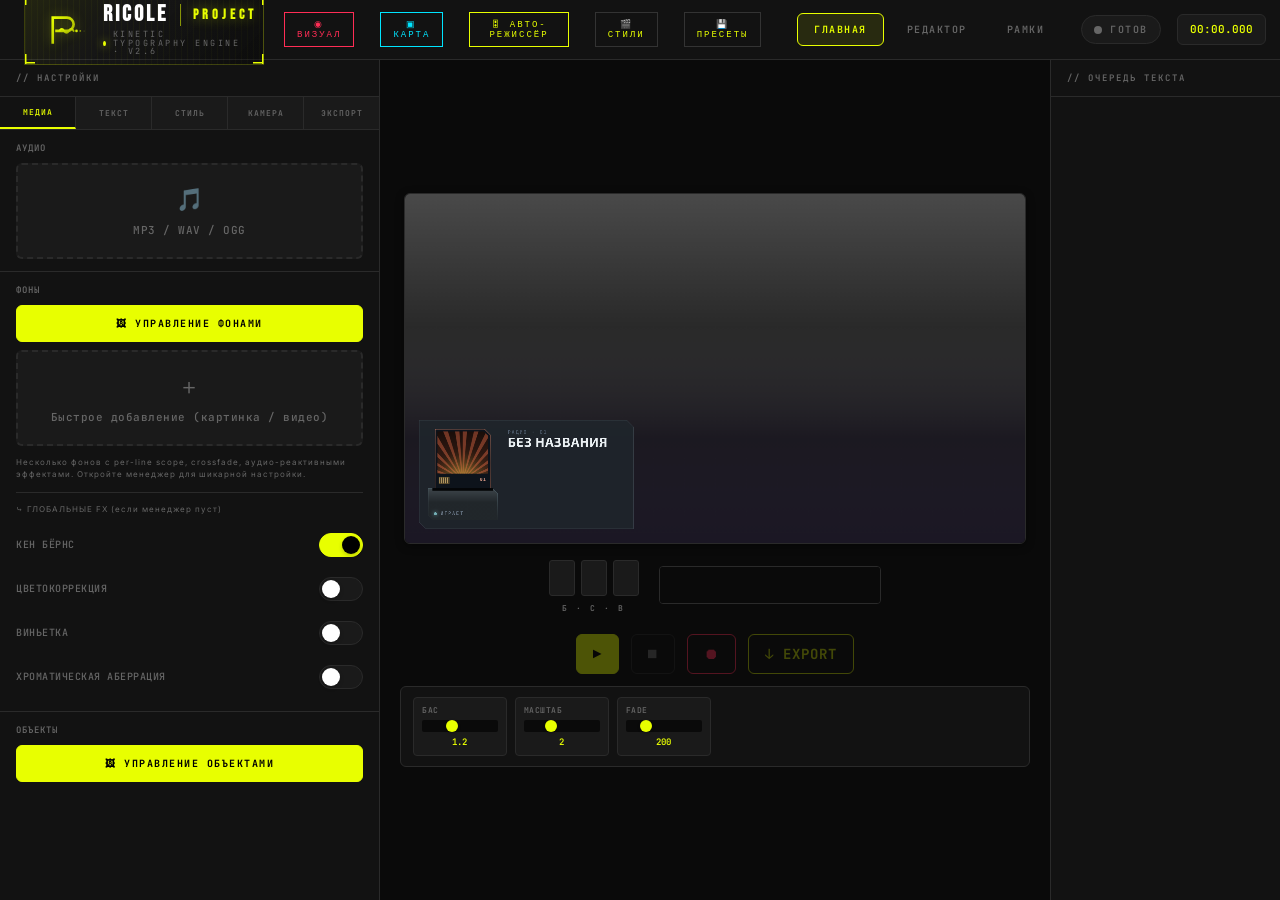
==== index.html @ 1b52e920 "Visualizer and radio card insert for music-only videos - Visualizer.js: modulator presets (calm/driv" ====
<!DOCTYPE html>
<html lang="ru">
<head>
<meta charset="UTF-8" />
<meta name="viewport" content="width=device-width, initial-scale=1.0, maximum-scale=1.0, user-scalable=no" />
<meta name="apple-mobile-web-app-capable" content="yes" />
<title>Ricole Project — Кинетическая типографика</title>
<link rel="stylesheet" href="css/main.css?v=20261113b" />
</head>
<body>

<header>
  <a href="index.html" class="brand" aria-label="Ricole Project">
    <span class="brand-mark">
      <svg viewBox="0 0 44 40" aria-hidden="true">
        <defs>
          <linearGradient id="brandG" x1="0" y1="0" x2="1" y2="1">
            <stop offset="0%"  stop-color="#e8ff00"/>
            <stop offset="100%" stop-color="#9aa800"/>
          </linearGradient>
        </defs>
        <path d="M 7 33 V 7 H 22 a 7 7 0 0 1 0 14 H 11"
              stroke="url(#brandG)" stroke-width="2.8"
              fill="none" stroke-linecap="square" stroke-linejoin="miter"/>
        <path d="M 14 21 q 2.5 -4 5 0 t 5 0 t 5 0"
              stroke="url(#brandG)" stroke-width="2"
              fill="none" stroke-linecap="round"/>
        <circle cx="32" cy="21" r="1.4" fill="#e8ff00" opacity="0.9"/>
        <circle cx="36" cy="21" r="0.95" fill="#e8ff00" opacity="0.55"/>
        <circle cx="40" cy="21" r="0.6" fill="#e8ff00" opacity="0.30"/>
      </svg>
    </span>
    <span class="brand-text">
      <span class="brand-name">Ricole<span class="brand-name-sub">Project</span></span>
      <span class="brand-tag">KINETIC TYPOGRAPHY ENGINE · v2.6</span>
    </span>
  </a>
  <nav>
    <a href="index.html" class="active">Главная</a>
    <a href="timing-editor.html">Редактор</a>
    <a href="frames.html">Рамки</a>
  </nav>
  <div class="header-right">
    <div class="status-pill">
      <span class="status-dot" id="statusDot"></span>
      <span id="statusText">ГОТОВ</span>
    </div>
    <span id="timeDisplay" style="font-family:var(--mono);font-size:11px;color:var(--accent);min-width:80px;text-align:right;">00:00.000</span>
  </div>
</header>

<div class="workspace">

  <!-- ══ ЛЕВАЯ ПАНЕЛЬ ══ -->
  <div class="panel">
    <div class="panel-label">// НАСТРОЙКИ</div>
    <div class="section-nav">
      <button class="nav-btn active" data-section="media">МЕДИА</button>
      <button class="nav-btn" data-section="text">ТЕКСТ</button>
      <button class="nav-btn" data-section="style">СТИЛЬ</button>
      <button class="nav-btn" data-section="camera">КАМЕРА</button>
      <button class="nav-btn" data-section="export">ЭКСПОРТ</button>
    </div>
    <div class="panel-scroll">

      <!-- МЕДИА -->
      <div class="section-group" data-group="media">
        
        <div class="section">
          <label>Аудио</label>
          <div class="file-drop" id="audioDrop">
            <span class="drop-icon">🎵</span>
            <span class="drop-name">MP3 / WAV / OGG</span>
            <input type="file" id="audioFile" accept=".mp3,.wav,.ogg,.aac" />
          </div>
        </div>

        <div class="section">
          <label>Фоны <span id="bgCountBadge" style="color:var(--accent);font-size:8px;"></span><span id="bgTypeBadge" style="color:var(--accent);font-size:8px;margin-left:6px;"></span></label>
          <button class="btn btn-primary btn-full" id="bgManagerBtn" style="margin-bottom:8px;">🖼 УПРАВЛЕНИЕ ФОНАМИ</button>
          <div class="file-drop" id="bgDrop">
            <span class="drop-icon">＋</span>
            <span class="drop-name">Быстрое добавление (картинка / видео)</span>
            <input type="file" id="bgFile" accept="image/*,video/*" multiple />
          </div>
          <div style="margin-top:10px;font-size:8px;color:var(--muted);letter-spacing:1px;line-height:1.5;">
            Несколько фонов с per-line scope, crossfade, аудио-реактивными эффектами.
            Откройте менеджер для шикарной настройки.
          </div>

          <!-- ── Глобальные FX (применяются если менеджер фонов пуст — fallback) ── -->
          <div style="margin-top:12px;padding-top:10px;border-top:1px solid var(--border);">
            <div style="font-size:8px;color:var(--muted);letter-spacing:1px;margin-bottom:8px;">
              ⤷ ГЛОБАЛЬНЫЕ FX (если менеджер пуст)
            </div>
            <div class="toggle-row">
              <span>Кен Бёрнс</span>
              <div class="toggle on" id="fx-kenBurns"></div>
            </div>
            <div class="toggle-row">
              <span>Цветокоррекция</span>
              <div class="toggle off" id="fx-colorGrade"></div>
            </div>
            <div class="toggle-row">
              <span>Виньетка</span>
              <div class="toggle on" id="fx-vignette"></div>
            </div>
            <div class="toggle-row">
              <span>Хроматическая аберрация</span>
              <div class="toggle" id="fx-chromatic"></div>
            </div>
          </div>
        </div>

        <div class="section">
          <label>Объекты</label>
          <button class="btn btn-primary btn-full" id="overlayManagerBtn">🖼 УПРАВЛЕНИЕ ОБЪЕКТАМИ</button>
        </div>
      </div>

      <!-- ТЕКСТ -->
      <div class="section-group" data-group="text">
        
        <div class="section">
          <label>Контент</label>
          <input type="file" id="lrcFile" accept=".lrc,.txt" style="display:none;" />
          <div class="btn-group" style="margin-bottom:8px;">
            <button class="btn btn-ghost" id="lrcLoadBtn">📄 Файл</button>
            <button class="btn btn-ghost" id="lrcClearFileBtn">✕</button>
          </div>
          <!-- Поле остаётся источником правды для всех модулей, но с глаз
               убрано: читать в нём разметку невозможно. Правка идёт через
               полноэкранный редактор (LyricsEditor.js). -->
          <textarea id="lyricsInput" rows="4" placeholder="[00:01.00] Первая строка&#10;[00:03.50] Вторая строка" style="display:none;"></textarea>
          <button class="btn btn-primary btn-full" id="lyricsEditorBtn">📝 РЕДАКТОР ТЕКСТА</button>
          <div class="btn-group" style="margin-top:8px;">
            <button class="btn btn-ghost" id="parseLyricsBtn">Загрузить</button>
            <button class="btn btn-ghost" id="clearLyricsBtn">Очистить</button>
          </div>
          <button class="btn btn-primary btn-full" id="fxEditorBtn" style="margin-top:8px;">✦ FX EDITOR</button>
        </div>
      </div>

      <!-- СТИЛЬ -->
      <div class="section-group" data-group="style">
        
        <div class="section">
          <label>Шрифт</label>
          <select id="fontSelect">
            <option value="'Bebas Neue', cursive">Bebas Neue</option>
            <option value="'Oswald', sans-serif">Oswald</option>
            <option value="'Montserrat', sans-serif">Montserrat</option>
            <option value="'Russo One', sans-serif">Russo One</option>
            <option value="'Exo 2', sans-serif">Exo 2</option>
            <option value="'Raleway', sans-serif">Raleway</option>
            <option value="'Rubik', sans-serif">Rubik</option>
            <option value="'Jura', sans-serif">Jura</option>
            <option value="'Play', sans-serif">Play</option>
            <option value="'Comfortaa', cursive">Comfortaa</option>
            <option value="'Space Mono', monospace">Space Mono</option>
            <option value="'Impact', sans-serif">Impact</option>
          </select>
        </div>

        <div class="section">
          <label>Размер</label>
          <div class="range-row">
            <input type="range" id="fontSize" min="24" max="220" value="96" />
            <span class="range-val" id="fontSizeVal">96</span>
          </div>
        </div>

        <div class="section">
          <label>Отступ от края кадра, %</label>
          <div class="range-row">
            <input type="range" id="safeInset" min="0" max="20" step="1" value="5" />
            <span class="range-val" id="safeInsetVal">5</span>
          </div>
        </div>

        <div class="section">
          <label>Позиция</label>
          <select id="textPosition">
            <optgroup label="Верх">
              <option value="top-left">↖ Верх-лево</option>
              <option value="top">↑ Верх-центр</option>
              <option value="top-right">↗ Верх-право</option>
            </optgroup>
            <optgroup label="Центр">
              <option value="center-left">← Центр-лево</option>
              <option value="center" selected>● Центр</option>
              <option value="center-right">→ Центр-право</option>
            </optgroup>
            <optgroup label="Низ">
              <option value="bottom-left">↙ Низ-лево</option>
              <option value="bottom">↓ Низ-центр</option>
              <option value="bottom-right">↘ Низ-право</option>
            </optgroup>
          </select>
        </div>

        <div class="section">
          <label>Цвет</label>
          <input type="color" id="textColor" value="#ffffff" style="width:100%;height:36px;cursor:pointer;" />
        </div>

        <div class="section">
          <label>Анимация</label>
          <select id="animMode">
            <option value="pulse">Пульс</option>
            <option value="bounce">Прыжок</option>
            <option value="shake">Тряска</option>
            <option value="zoom">Зум</option>
            <option value="spin">Вращение</option>
            <option value="cinematic">Кино</option>
            <optgroup label="─── Кинетика (per-word) ───">
              <option value="flash">⚡ Flash — удар по центру</option>
              <option value="cascade">🪜 Cascade — лесенка</option>
              <option value="snap">🧲 Snap — тетрис-склейка</option>
              <option value="scatter">💥 Scatter — хаос</option>
              <option value="path">〜 Path — волна</option>
              <option value="impact">💥 Impact — вбивание со shockwave</option>
              <option value="parallax">🌌 Parallax — 2.5D глубина</option>
              <option value="shatter">✨ Shatter — сборка из букв</option>
              <option value="cipher">🔐 Cipher — Matrix расшифровка</option>
              <option value="orbit">🪐 Orbit — орбитальная посадка</option>
              <option value="ripple">💧 Ripple — рябь на воде</option>
              <option value="nova">🌟 Nova — крупный план каждого слова</option>
              <option value="montage">🎬 Montage — камера зумит всю сцену</option>
              <option value="drift">🌊 Drift — плавная кинокамера</option>
            </optgroup>
          </select>
        </div>

        <div class="section">
          <label>Глобальная рамка</label>
          <div id="globalBoxList" style="display:flex;flex-wrap:wrap;gap:6px;margin-bottom:4px;">
            <!-- кнопки генерируются в App.js -->
          </div>
          <div style="font-size:8px;color:var(--muted);letter-spacing:1px;margin-top:4px;">
            Применяется ко всем строкам без собственной рамки
          </div>
        </div>

        <div class="section">
          <label>Перевод (>>>)</label>
          <div class="toggle-row" style="margin-bottom:10px;">
            <span>Показывать</span>
            <div class="toggle on" id="translationToggle"></div>
          </div>
          <div class="range-row" style="margin-bottom:8px;">
            <input type="range" id="translationSize" min="15" max="75" value="40" />
            <span class="range-val" id="translationSizeVal">40%</span>
          </div>
          <input type="color" id="translationColor" value="#999999"
            style="width:100%;height:32px;cursor:pointer;border:1px solid var(--border);background:transparent;" />
        </div>
      </div>

      <!-- КАМЕРА -->
      <div class="section-group" data-group="camera">
        
        <div class="section">
          <label>Статичный зум</label>
          <button class="btn btn-ghost btn-full" id="camZoomToggle" style="margin-bottom:8px;">Вкл / Выкл</button>
          <div class="range-row">
            <input type="range" id="camZoomVal" min="1.0" max="3.0" step="0.05" value="1.3" />
            <span class="range-val" id="camZoomValLabel">1.30</span>
          </div>
        </div>

        <div class="section">
          <label>Музыкальный зум</label>
          <div class="btn-group" style="margin-bottom:8px;">
            <button class="btn btn-ghost" id="camMusicZoomToggle">Вкл / Выкл</button>
            <button class="btn btn-ghost" id="camMusicZoomDir">→ вовнутрь</button>
          </div>
          <div class="range-row">
            <input type="range" id="camMusicZoomAmt" min="0.05" max="1.5" step="0.05" value="0.4" />
            <span class="range-val" id="camMusicZoomAmtLabel">0.40</span>
          </div>
        </div>

        <div class="section">
          <label>Прокрутка X</label>
          <div class="btn-group" style="margin-bottom:8px;">
            <button class="btn btn-ghost" id="camScrollLeft">← Влево</button>
            <button class="btn btn-ghost" id="camScrollRight">→ Вправо</button>
          </div>
          <div class="range-row">
            <input type="range" id="camScrollXSpeed" min="0.005" max="0.5" step="0.005" value="0.05" />
            <span class="range-val" id="camScrollXSpeedLabel">0.05</span>
          </div>
        </div>

        <div class="section">
          <label>Прокрутка Y</label>
          <div class="btn-group" style="margin-bottom:8px;">
            <button class="btn btn-ghost" id="camScrollUp">↑ Вверх</button>
            <button class="btn btn-ghost" id="camScrollDown">↓ Вниз</button>
          </div>
          <div class="range-row">
            <input type="range" id="camScrollYSpeed" min="0.005" max="0.5" step="0.005" value="0.05" />
            <span class="range-val" id="camScrollYSpeedLabel">0.05</span>
          </div>
        </div>

        <div class="section">
          <label>Управление</label>
          <div class="btn-group">
            <button class="btn btn-ghost" id="camStopAll">⏹ Стоп</button>
            <button class="btn btn-ghost" id="camResetPos">↺ Сброс</button>
          </div>
        </div>
      </div>

      <!-- ЭКСПОРТ -->
      <div class="section-group" data-group="export">
        
        <div class="section">
          <label>Разрешение</label>
          <select id="resolution">
            <option value="1920x1080">1920 × 1080</option>
            <option value="1280x720">1280 × 720</option>
            <option value="1080x1080">1080 × 1080</option>
            <option value="1080x1920">1080 × 1920</option>
            <option value="3840x2160">3840 × 2160 (4K)</option>
          </select>
        </div>
      </div>

    </div>
  </div>

  <!-- ══ ЦЕНТР: ХОЛСТ ══ -->
  <div class="canvas-area">
    <div class="canvas-wrap">
      <canvas id="mainCanvas" width="1280" height="720"></canvas>
    </div>

    <!-- VU + Спектр + Управление -->
    <div class="controls-row">
      <div class="vu-group">
        <div class="vu-bars">
          <div class="vu-bar" data-band="bass" style="height:36px"><div class="vu-fill" id="vuBass"></div></div>
          <div class="vu-bar" data-band="mid"  style="height:36px"><div class="vu-fill" id="vuMid" ></div></div>
          <div class="vu-bar" data-band="high" style="height:36px"><div class="vu-fill" id="vuHigh"></div></div>
        </div>
        <span class="vu-label">Б · С · В</span>
      </div>
      
      <canvas id="spectrumCanvas" width="220" height="36"></canvas>
      
      <div class="transport">
        <button class="btn btn-primary" id="playBtn"   disabled>▶</button>
        <button class="btn btn-ghost"   id="stopBtn"   disabled>■</button>
        <button class="btn btn-danger"  id="recBtn"    disabled>⏺</button>
        <button class="btn btn-export"  id="exportBtn" disabled title="Offline render — без лагов">
          ↓ EXPORT
        </button>
      </div>
    </div>

    <!-- ПАРАМЕТРЫ - компактно в 2 ряда -->
    <div class="params-compact">
      <div class="param-compact">
        <span class="param-label">БАС</span>
        <input type="range" id="bassSens" min="0.1" max="3" step="0.1" value="1.2" />
        <span class="param-val" id="bassSensVal">1.2</span>
      </div>
      
      <div class="param-compact">
        <span class="param-label">МАСШТАБ</span>
        <input type="range" id="maxScale" min="1.05" max="4" step="0.05" value="2" />
        <span class="param-val" id="maxScaleVal">2</span>
      </div>
      
      
      <div class="param-compact">
        <span class="param-label">FADE</span>
        <input type="range" id="fadeDur" min="30" max="800" step="10" value="200" />
        <span class="param-val" id="fadeDurVal">200</span>
      </div>
    </div>
  </div>

  <!-- ══ ПРАВАЯ ПАНЕЛЬ: ОЧЕРЕДЬ ТЕКСТА ══ -->
  <div class="panel right">
    <div class="panel-label">// ОЧЕРЕДЬ ТЕКСТА</div>
    <div class="panel-scroll" style="flex:1;">
      <ul class="lyric-list" id="lyricList"></ul>
    </div>
  </div>

</div>

<script src="AudioStorage.js?v=20261113a"></script>
<script src="LRCParser.js?v=20260914e"></script>
<script src="AudioAnalysis.js?v=20261113c"></script>
<script src="AudioEngine.js?v=20261113b"></script>
<script src="CardDeck.js?v=20261113c"></script>
<script src="Visualizer.js?v=20261113c"></script>
<script src="physics-and-anim.js?v=20260914e"></script>
<script src="BackgroundEngine.js?v=20260914e"></script>
<script src="BackgroundManagerStorage.js?v=20260914e"></script>
<script src="BackgroundManager.js?v=20260914e"></script>
<script src="renderers.js?v=20260914e"></script>
<script src="BoxStyles.js?v=20260914e"></script>
<script src="FxEditor.js?v=20260914e"></script>
<script src="webm-muxer.js?v=20260914e"></script>
<script src="ExportEngine.js?v=20261113c"></script>
<script src="PresetManager.js?v=20260914e"></script>
<script src="FactoryPresets.js?v=20260914e"></script>
<script src="AutoDirector.js?v=20261113c"></script>
<script src="LyricsEditor.js?v=20260914e"></script>
<script src="App.js?v=20261113c"></script>
<script>
  /* Версия берётся из ?v= самого тега, а не пишется руками: захардкоженная
     строка врала при каждом бампе и заставляла искать кэш там, где его нет. */
  console.log("[Ricole] сборка " +
    ((document.querySelector('script[src*="App.js"]') || {}).src || '').split('?v=')[1] +
    " · протокол " + location.protocol +
    (location.protocol === 'file:'
      ? " — канвас «протухает», маска силуэта может не работать; открой по http://"
      : ""));
</script>

<script>
document.addEventListener('DOMContentLoaded', () => {
  App.init();

  // Готовые стили + авто-режиссёр (кнопки в шапке)
  if (typeof FactoryPresets !== 'undefined') FactoryPresets.buildUI();
  if (typeof AutoDirector  !== 'undefined') AutoDirector.buildUI();
  if (typeof CardDeck      !== 'undefined') CardDeck.buildUI();
  if (typeof Visualizer    !== 'undefined') Visualizer.buildUI();

  // Section navigation
  const navBtns = document.querySelectorAll('.nav-btn');
  const sectionGroups = document.querySelectorAll('.section-group');
  
  navBtns.forEach(btn => {
    btn.addEventListener('click', () => {
      const targetSection = btn.dataset.section;
      
      // Update active button
      navBtns.forEach(b => b.classList.remove('active'));
      btn.classList.add('active');
      
      // Show only target section
      sectionGroups.forEach(group => {
        if (group.dataset.group === targetSection) {
          group.style.display = 'block';
        } else {
          group.style.display = 'none';
        }
      });
    });
  });
  
  // Initialize - show only first section
  sectionGroups.forEach((group, idx) => {
    group.style.display = idx === 0 ? 'block' : 'none';
  });
  
  // Camera controls
  const camZoomToggle = document.getElementById('camZoomToggle');
  const camZoomSlider = document.getElementById('camZoomVal');
  const camZoomLabel = document.getElementById('camZoomValLabel');
  
  camZoomToggle.addEventListener('click', () => {
    const newVal = !BackgroundEngine.camState.zoom.enabled;
    BackgroundEngine.setCamParam('zoom', 'enabled', newVal);
    camZoomToggle.classList.toggle('active', newVal);
  });
  
  camZoomSlider.addEventListener('input', () => {
    const v = parseFloat(camZoomSlider.value);
    camZoomLabel.textContent = v.toFixed(2);
    BackgroundEngine.setCamParam('zoom', 'value', v);
  });
  
  const camMZToggle = document.getElementById('camMusicZoomToggle');
  const camMZDir = document.getElementById('camMusicZoomDir');
  const camMZAmt = document.getElementById('camMusicZoomAmt');
  const camMZAmtLabel = document.getElementById('camMusicZoomAmtLabel');
  
  camMZToggle.addEventListener('click', () => {
    const newVal = !BackgroundEngine.camState.musicZoom.enabled;
    BackgroundEngine.setCamParam('musicZoom', 'enabled', newVal);
    camMZToggle.classList.toggle('active', newVal);
  });
  
  camMZDir.addEventListener('click', () => {
    const invert = !BackgroundEngine.camState.musicZoom.invert;
    BackgroundEngine.setCamParam('musicZoom', 'invert', invert);
    camMZDir.textContent = invert ? '← наружу' : '→ вовнутрь';
  });
  
  camMZAmt.addEventListener('input', () => {
    const v = parseFloat(camMZAmt.value);
    camMZAmtLabel.textContent = v.toFixed(2);
    BackgroundEngine.setCamParam('musicZoom', 'amount', v);
  });
  
  const camScrollLeft = document.getElementById('camScrollLeft');
  const camScrollRight = document.getElementById('camScrollRight');
  const camScrollXSpd = document.getElementById('camScrollXSpeed');
  const camScrollXLbl = document.getElementById('camScrollXSpeedLabel');
  
  function setScrollX(dir) {
    const alreadyActive = BackgroundEngine.camState.scrollX.enabled && BackgroundEngine.camState.scrollX.direction === dir;
    if (alreadyActive) {
      BackgroundEngine.setCamParam('scrollX', 'enabled', false);
    } else {
      BackgroundEngine.setCamParam('scrollX', 'enabled', true);
      BackgroundEngine.setCamParam('scrollX', 'direction', dir);
    }
    updateScrollXBtns();
  }
  
  camScrollLeft.addEventListener('click', () => setScrollX(-1));
  camScrollRight.addEventListener('click', () => setScrollX(1));
  
  function updateScrollXBtns() {
    const s = BackgroundEngine.camState.scrollX;
    camScrollLeft.classList.toggle('active', s.enabled && s.direction === -1);
    camScrollRight.classList.toggle('active', s.enabled && s.direction === 1);
  }
  
  camScrollXSpd.addEventListener('input', () => {
    const v = parseFloat(camScrollXSpd.value);
    camScrollXLbl.textContent = v.toFixed(3);
    BackgroundEngine.setCamParam('scrollX', 'speed', v);
  });
  
  const camScrollUp = document.getElementById('camScrollUp');
  const camScrollDown = document.getElementById('camScrollDown');
  const camScrollYSpd = document.getElementById('camScrollYSpeed');
  const camScrollYLbl = document.getElementById('camScrollYSpeedLabel');
  
  function setScrollY(dir) {
    const alreadyActive = BackgroundEngine.camState.scrollY.enabled && BackgroundEngine.camState.scrollY.direction === dir;
    if (alreadyActive) {
      BackgroundEngine.setCamParam('scrollY', 'enabled', false);
    } else {
      BackgroundEngine.setCamParam('scrollY', 'enabled', true);
      BackgroundEngine.setCamParam('scrollY', 'direction', dir);
    }
    updateScrollYBtns();
  }
  
  camScrollUp.addEventListener('click', () => setScrollY(-1));
  camScrollDown.addEventListener('click', () => setScrollY(1));
  
  function updateScrollYBtns() {
    const s = BackgroundEngine.camState.scrollY;
    camScrollUp.classList.toggle('active', s.enabled && s.direction === -1);
    camScrollDown.classList.toggle('active', s.enabled && s.direction === 1);
  }
  
  camScrollYSpd.addEventListener('input', () => {
    const v = parseFloat(camScrollYSpd.value);
    camScrollYLbl.textContent = v.toFixed(3);
    BackgroundEngine.setCamParam('scrollY', 'speed', v);
  });
  
  document.getElementById('camStopAll').addEventListener('click', () => {
    BackgroundEngine.setCamParam('scrollX', 'enabled', false);
    BackgroundEngine.setCamParam('scrollY', 'enabled', false);
    BackgroundEngine.setCamParam('musicZoom', 'enabled', false);
    camMZToggle.classList.remove('active');
    updateScrollXBtns();
    updateScrollYBtns();
  });
  
  document.getElementById('camResetPos').addEventListener('click', () => {
    BackgroundEngine.resetCamera();
    BackgroundEngine.setCamParam('scrollX', 'enabled', false);
    BackgroundEngine.setCamParam('scrollY', 'enabled', false);
    BackgroundEngine.setCamParam('musicZoom', 'enabled', false);
    camMZToggle.classList.remove('active');
    updateScrollXBtns();
    updateScrollYBtns();
  });
});
</script>
</body>
</html>
---- css/main.css ----
/* ═══════════════════════════════════════════════
   Ricole Project · main.css
   Modern Professional UI - Enhanced & Polished
═══════════════════════════════════════════════ */
@import url('https://fonts.googleapis.com/css2?family=Inter:wght@400;500;600;700&family=Rajdhani:wght@600;700&family=JetBrains+Mono:wght@400;600;700&family=Bebas+Neue&family=Montserrat:wght@700;900&family=Oswald:wght@600;700&family=Russo+One&family=Exo+2:wght@700;900&family=Play:wght@700&family=Comfortaa:wght@700&family=Jura:wght@700&family=Rubik:wght@700;900&family=Raleway:wght@800;900&display=swap&subset=cyrillic');

:root {
  --bg:      #0a0a0a;
  --panel:   #121212;
  --surface: #1a1a1a;
  --border:  #2a2a2a;
  --accent:  #e8ff00;
  --danger:  #ff2d55;
  --info:    #00e5ff;
  --text:    #ffffff;
  --muted:   #666666;
  --mono:    'JetBrains Mono', monospace;
  --display: 'Bebas Neue', cursive;
  --body:    'Inter', -apple-system, sans-serif;
  --radius:  6px;
  --shadow:  0 2px 8px rgba(0,0,0,0.4);
}

*, *::before, *::after { box-sizing: border-box; margin: 0; padding: 0; }

body {
  background: var(--bg);
  color: var(--text);
  font-family: var(--body);
  min-height: 100vh;
  display: grid;
  grid-template-rows: 60px 1fr;
  overflow: hidden;
  font-size: 13px;
  line-height: 1.5;
}

/* ── HEADER ─────────────────────────────────── */
header {
  display: flex;
  align-items: center;
  gap: 20px;
  padding: 0 24px;
  border-bottom: 1px solid var(--border);
  background: var(--panel);
  flex-shrink: 0;
  box-shadow: var(--shadow);
}
header h1 {
  font-family: var(--display);
  font-size: 24px;
  letter-spacing: 5px;
  color: var(--accent);
  line-height: 1;
}

/* ═══════════════════════════════════════════════
   BRAND PLATE — Ricole | Project (kinetic monogram)
═══════════════════════════════════════════════ */
.brand {
  --tick:    10px;
  --tick-w:  1.5px;
  --tick-c:  var(--accent);
  display: flex;
  align-items: center;
  gap: 14px;
  padding: 8px 20px;
  text-decoration: none;
  color: inherit;
  border: 1px solid rgba(232,255,0,0.20);
  border-radius: 0;
  background:
    linear-gradient(var(--tick-c), var(--tick-c)) top    left  / var(--tick)   var(--tick-w) no-repeat,
    linear-gradient(var(--tick-c), var(--tick-c)) top    left  / var(--tick-w) var(--tick)   no-repeat,
    linear-gradient(var(--tick-c), var(--tick-c)) top    right / var(--tick)   var(--tick-w) no-repeat,
    linear-gradient(var(--tick-c), var(--tick-c)) top    right / var(--tick-w) var(--tick)   no-repeat,
    linear-gradient(var(--tick-c), var(--tick-c)) bottom left  / var(--tick)   var(--tick-w) no-repeat,
    linear-gradient(var(--tick-c), var(--tick-c)) bottom left  / var(--tick-w) var(--tick)   no-repeat,
    linear-gradient(var(--tick-c), var(--tick-c)) bottom right / var(--tick)   var(--tick-w) no-repeat,
    linear-gradient(var(--tick-c), var(--tick-c)) bottom right / var(--tick-w) var(--tick)   no-repeat,
    linear-gradient(135deg, rgba(232,255,0,0.08) 0%, rgba(255,255,255,0.015) 40%, rgba(0,0,0,0.30) 100%),
    repeating-linear-gradient(90deg, rgba(232,255,0,0.035) 0 1px, transparent 1px 6px);
  position: relative;
  overflow: hidden;
  transition: border-color .25s ease, transform .15s ease, box-shadow .25s ease;
}
.brand:hover {
  --tick-c: #f6ff5e;
  border-color: rgba(232,255,0,0.55);
  transform: translateY(-1px);
  box-shadow: 0 6px 20px -8px rgba(232,255,0,0.30);
}
.brand-mark {
  width: 44px;
  height: 38px;
  display: grid;
  place-items: center;
  flex-shrink: 0;
  filter: drop-shadow(0 0 6px rgba(232,255,0,0.30));
}
.brand-mark svg { width: 100%; height: 100%; }
.brand-text {
  display: flex;
  flex-direction: column;
  gap: 4px;
  min-width: 0;
}
.brand-name {
  font-family: var(--display);
  font-weight: 900;
  font-size: 23px;
  line-height: 1;
  letter-spacing: 3px;
  color: var(--text);
  text-transform: uppercase;
  display: inline-flex;
  align-items: center;
  white-space: nowrap;
}
.brand-name-sub {
  color: var(--accent);
  font-weight: 700;
  letter-spacing: 4px;
  font-size: 14px;
  text-shadow: 0 0 14px rgba(232,255,0,0.45);
  padding: 4px 0 4px 12px;
  margin-left: 12px;
  border-left: 1px solid rgba(232,255,0,0.55);
}
.brand-tag {
  font-family: var(--mono);
  font-size: 8.5px;
  letter-spacing: 2.5px;
  color: var(--muted);
  text-transform: uppercase;
  line-height: 1;
  display: flex;
  align-items: center;
  gap: 7px;
}
.brand-tag::before {
  content: '';
  width: 5px;
  height: 5px;
  background: var(--accent);
  box-shadow: 0 0 8px rgba(232,255,0,0.85);
  border-radius: 50%;
  animation: pulse 1.5s ease-in-out infinite;
}

header nav { display: flex; gap: 6px; margin-left: 16px; }
header nav a {
  font-family: var(--mono);
  font-size: 10px;
  font-weight: 600;
  letter-spacing: 1.5px;
  text-transform: uppercase;
  color: var(--muted);
  text-decoration: none;
  padding: 8px 16px;
  border: 1px solid transparent;
  border-radius: var(--radius);
  transition: all .2s ease;
}
header nav a:hover {
  color: var(--text);
  background: var(--surface);
}
header nav a.active { 
  color: var(--accent); 
  border-color: var(--accent);
  background: rgba(232,255,0,0.1);
}
.header-right { margin-left: auto; display: flex; align-items: center; gap: 16px; }
.status-pill {
  display: flex;
  align-items: center;
  gap: 8px;
  font-family: var(--mono);
  font-size: 10px;
  font-weight: 600;
  letter-spacing: 1.5px;
  text-transform: uppercase;
  color: var(--muted);
  padding: 6px 12px;
  background: var(--surface);
  border-radius: 20px;
  border: 1px solid var(--border);
}
.status-dot {
  width: 8px; height: 8px;
  border-radius: 50%;
  background: var(--muted);
  flex-shrink: 0;
}
.status-dot.play { 
  background: var(--accent); 
  box-shadow: 0 0 12px var(--accent); 
  animation: pulse 1.5s ease-in-out infinite; 
}
.status-dot.rec  { 
  background: var(--danger); 
  box-shadow: 0 0 12px var(--danger); 
  animation: pulse .8s ease-in-out infinite; 
}
@keyframes pulse { 
  0%,100%{opacity:1;transform:scale(1)} 
  50%{opacity:.6;transform:scale(0.9)} 
}

/* ── WORKSPACE GRID ──────────────────────────── */
.workspace {
  display: grid;
  grid-template-columns: 380px 1fr 240px;
  overflow: hidden;
  height: calc(100vh - 60px);
}

/* ── PANELS ──────────────────────────────────── */
.panel {
  background: var(--panel);
  border-right: 1px solid var(--border);
  display: flex;
  flex-direction: column;
  overflow: hidden;
  height: 100%;
}
.panel.right { border-right: none; border-left: 1px solid var(--border); }
.panel-scroll { 
  overflow-y: auto; 
  overflow-x: hidden;
  flex: 1;
  min-height: 0;
  padding: 0;
}
.panel-scroll::-webkit-scrollbar { width: 8px; }
.panel-scroll::-webkit-scrollbar-track { background: var(--bg); }
.panel-scroll::-webkit-scrollbar-thumb { 
  background: var(--border); 
  border-radius: 4px;
  border: 2px solid var(--bg);
}
.panel-scroll::-webkit-scrollbar-thumb:hover { background: #333; }

.panel-label {
  font-family: var(--mono);
  font-size: 9px;
  font-weight: 600;
  letter-spacing: 2px;
  text-transform: uppercase;
  color: var(--muted);
  padding: 12px 16px 10px;
  border-bottom: 1px solid var(--border);
  background: var(--panel);
  flex-shrink: 0;
}

/* Section Navigation */
.section-nav {
  display: flex;
  gap: 0;
  background: var(--surface);
  border-bottom: 1px solid var(--border);
  flex-shrink: 0;
  overflow-x: auto;
}

.nav-btn {
  flex: 1;
  min-width: 0;
  font-family: var(--mono);
  font-size: 8px;
  font-weight: 600;
  letter-spacing: 1px;
  text-transform: uppercase;
  color: var(--muted);
  background: transparent;
  border: none;
  border-right: 1px solid var(--border);
  padding: 10px 4px;
  cursor: pointer;
  transition: all 0.15s ease;
  white-space: nowrap;
}

.nav-btn:last-child {
  border-right: none;
}

.nav-btn:hover {
  background: var(--panel);
  color: var(--text);
}

.nav-btn.active {
  background: var(--panel);
  color: var(--accent);
  border-bottom: 2px solid var(--accent);
}

/* Section Groups */
.section-group {
  background: var(--panel);
}

.section {
  padding: 12px 16px;
  border-bottom: 1px solid var(--border);
  background: var(--panel);
}

.section:last-child {
  border-bottom: none;
}

.section label {
  display: block;
  font-family: var(--mono);
  font-size: 9px;
  font-weight: 600;
  letter-spacing: 1px;
  text-transform: uppercase;
  color: var(--muted);
  margin-bottom: 8px;
}

/* ── FILE DROP ───────────────────────────────── */
.file-drop {
  border: 2px dashed var(--border);
  padding: 18px 12px;
  text-align: center;
  cursor: pointer;
  font-family: var(--mono);
  font-size: 11px;
  font-weight: 500;
  color: var(--muted);
  letter-spacing: 0.5px;
  position: relative;
  transition: all .3s ease;
  border-radius: var(--radius);
  background: var(--surface);
}
.file-drop:hover { 
  border-color: var(--accent); 
  color: var(--accent); 
  background: rgba(232,255,0,0.05);
  transform: translateY(-2px);
}
.file-drop.loaded { 
  border-color: var(--accent); 
  border-style: solid; 
  color: var(--accent);
  background: rgba(232,255,0,0.1);
}
.file-drop input[type=file] { position: absolute; inset: 0; opacity: 0; cursor: pointer; z-index: 2; }
.file-drop .drop-icon { font-size: 22px; display: block; margin-bottom: 6px; }
.file-drop .drop-name { display: block; overflow: hidden; text-overflow: ellipsis; white-space: nowrap; }

/* ── FORM CONTROLS ───────────────────────────── */
select, input[type=text] {
  width: 100%;
  background: var(--surface);
  border: 1px solid var(--border);
  color: var(--text);
  font-family: var(--mono);
  font-size: 11px;
  font-weight: 500;
  padding: 10px 12px;
  outline: none;
  appearance: none;
  border-radius: var(--radius);
  transition: all .2s ease;
}
select:focus, input[type=text]:focus { 
  border-color: var(--accent); 
  box-shadow: 0 0 0 3px rgba(232,255,0,0.1);
}
select:hover, input[type=text]:hover { border-color: #333; }

textarea {
  width: 100%;
  background: var(--surface);
  border: 1px solid var(--border);
  color: var(--text);
  font-family: var(--mono);
  font-size: 11px;
  font-weight: 500;
  padding: 10px 12px;
  resize: vertical;
  min-height: 100px;
  outline: none;
  line-height: 1.6;
  border-radius: var(--radius);
  transition: all .2s ease;
}
textarea:focus { 
  border-color: var(--accent); 
  box-shadow: 0 0 0 3px rgba(232,255,0,0.1);
}
textarea:hover { border-color: #333; }
textarea::placeholder { color: var(--muted); }

input[type=color] {
  width: 100%;
  height: 36px;
  border: 1px solid var(--border);
  background: var(--surface);
  cursor: pointer;
  padding: 3px;
  border-radius: var(--radius);
  transition: border-color .2s;
}
input[type=color]:hover { border-color: var(--accent); }

/* ── RANGE ───────────────────────────────────── */
.range-row { display: flex; align-items: center; gap: 12px; margin-bottom: 8px; }
input[type=range] {
  flex: 1;
  -webkit-appearance: none;
  appearance: none;
  height: 6px;
  background: var(--surface);
  border: none;
  outline: none;
  cursor: pointer;
  padding: 0;
  border-radius: 3px;
}
input[type=range]::-webkit-slider-thumb {
  -webkit-appearance: none;
  appearance: none;
  width: 16px; height: 16px;
  background: var(--accent);
  cursor: pointer;
  border-radius: 50%;
  transition: all .2s ease;
  box-shadow: 0 2px 4px rgba(0,0,0,0.3);
}
input[type=range]::-webkit-slider-thumb:hover {
  transform: scale(1.2);
  box-shadow: 0 0 0 4px rgba(232,255,0,0.2);
}
input[type=range]::-moz-range-thumb {
  width: 16px; height: 16px;
  background: var(--accent);
  cursor: pointer;
  border: none;
  border-radius: 50%;
  transition: all .2s ease;
  box-shadow: 0 2px 4px rgba(0,0,0,0.3);
}
input[type=range]::-moz-range-thumb:hover {
  transform: scale(1.2);
  box-shadow: 0 0 0 4px rgba(232,255,0,0.2);
}
.range-val {
  font-family: var(--mono);
  font-size: 11px;
  font-weight: 600;
  color: var(--accent);
  width: 40px;
  text-align: right;
  flex-shrink: 0;
}

/* ── RANGE PREVIEW ───────────────────────────── */
.range-preview {
  margin-top: 4px;
  padding: 8px 10px;
  background: var(--bg);
  border-radius: 4px;
  border: 1px solid var(--border);
}
.range-track {
  height: 4px;
  background: var(--surface);
  border-radius: 2px;
  position: relative;
  overflow: hidden;
}
.range-fill {
  position: absolute;
  left: 0;
  top: 0;
  bottom: 0;
  background: linear-gradient(90deg, var(--accent), rgba(232,255,0,0.3));
  transition: width 0.3s ease;
}
.range-marker {
  position: absolute;
  top: -2px;
  width: 2px;
  height: 8px;
  background: var(--accent);
  box-shadow: 0 0 4px var(--accent);
  transform: translateX(-50%);
  transition: left 0.3s ease;
}

.param-hint {
  display: block;
  font-size: 9px;
  font-weight: 400;
  color: var(--muted);
  text-transform: none;
  letter-spacing: 0;
  margin-top: 2px;
  font-family: var(--body);
}

/* ── BUTTONS ─────────────────────────────────── */
.btn {
  font-family: var(--mono);
  font-size: 10px;
  font-weight: 700;
  letter-spacing: 1.5px;
  text-transform: uppercase;
  padding: 11px 18px;
  cursor: pointer;
  border: 1px solid;
  transition: all .2s ease;
  display: inline-flex;
  align-items: center;
  justify-content: center;
  gap: 8px;
  white-space: nowrap;
  border-radius: var(--radius);
}
.btn:disabled { opacity: .3; cursor: not-allowed; pointer-events: none; }
.btn-primary { 
  background: var(--accent); 
  color: #000; 
  border-color: var(--accent); 
}
.btn-primary:hover { 
  background: #f4ff4d;
  transform: translateY(-2px);
  box-shadow: 0 4px 12px rgba(232,255,0,0.3);
}
.btn-primary:active { transform: translateY(0); }
.btn-danger  { 
  background: transparent; 
  color: var(--danger); 
  border-color: var(--danger); 
}
.btn-danger:hover  { 
  background: var(--danger); 
  color: #fff;
  transform: translateY(-2px);
  box-shadow: 0 4px 12px rgba(255,45,85,0.3);
}
.btn-danger:active { transform: translateY(0); }
.btn-export {
  background: transparent;
  color: var(--accent);
  border-color: var(--accent);
  font-weight: 700;
  letter-spacing: 1px;
}
.btn-export:hover {
  background: var(--accent);
  color: #000;
  transform: translateY(-2px);
  box-shadow: 0 4px 14px rgba(232,255,0,0.25);
}
.btn-export:active { transform: translateY(0); }
.btn-export:disabled { opacity: .25; cursor: not-allowed; pointer-events: none; }
.btn-ghost   { 
  background: transparent; 
  color: var(--muted); 
  border-color: var(--border); 
}
.btn-ghost:hover   { 
  color: var(--text); 
  border-color: #333;
  background: var(--surface);
}
.btn-full { width: 100%; }

.btn-group { display: flex; gap: 6px; }
.btn-group .btn { flex: 1; }

/* ── CENTER CANVAS AREA ──────────────────────── */
.canvas-area {
  display: flex;
  flex-direction: column;
  align-items: center;
  justify-content: center;
  background: var(--bg);
  gap: 12px;
  padding: 20px;
  position: relative;
  overflow: hidden;
}

.canvas-wrap {
  position: relative;
  border: 1px solid var(--border);
  flex-shrink: 0;
  border-radius: var(--radius);
  overflow: hidden;
  box-shadow: var(--shadow);
}
canvas#mainCanvas { display: block; }

/* ── CONTROLS ROW ────────────────────────────── */
.controls-row {
  display: flex;
  align-items: center;
  gap: 20px;
  flex-wrap: wrap;
  justify-content: center;
}

/* ── TRANSPORT BAR ───────────────────────────── */
.transport {
  display: flex;
  align-items: center;
  gap: 8px;
}
.transport .btn {
  padding: 10px 16px;
  font-size: 14px;
}
#timeDisplay {
  font-family: var(--mono);
  font-size: 12px;
  font-weight: 600;
  color: var(--accent);
  min-width: 90px;
  text-align: center;
  padding: 6px 12px;
  background: var(--surface);
  border-radius: var(--radius);
  border: 1px solid var(--border);
}

/* ── COMPACT PARAMS ──────────────────────────── */
.params-compact {
  display: grid;
  grid-template-columns: repeat(6, 1fr);
  gap: 8px;
  width: 100%;
  max-width: 1200px;
  padding: 10px 12px;
  background: var(--panel);
  border: 1px solid var(--border);
  border-radius: var(--radius);
}

.param-compact {
  display: flex;
  flex-direction: column;
  gap: 4px;
  padding: 6px 8px;
  background: var(--surface);
  border-radius: 4px;
  border: 1px solid var(--border);
}

.param-label {
  font-family: var(--mono);
  font-size: 8px;
  font-weight: 600;
  letter-spacing: 0.5px;
  color: var(--muted);
  text-transform: uppercase;
  white-space: nowrap;
  overflow: hidden;
  text-overflow: ellipsis;
}

.param-compact input[type=range] {
  width: 100%;
  height: 4px;
  background: var(--bg);
  border-radius: 2px;
}

.param-compact input[type=range]::-webkit-slider-thumb {
  width: 12px;
  height: 12px;
  background: var(--accent);
  border-radius: 50%;
  cursor: pointer;
  transition: all .2s ease;
  box-shadow: 0 1px 3px rgba(0,0,0,0.3);
}

.param-compact input[type=range]::-webkit-slider-thumb:hover {
  transform: scale(1.15);
}

.param-compact input[type=range]::-moz-range-thumb {
  width: 12px;
  height: 12px;
  background: var(--accent);
  border-radius: 50%;
  cursor: pointer;
  border: none;
  transition: all .2s ease;
  box-shadow: 0 1px 3px rgba(0,0,0,0.3);
}

.param-compact input[type=range]::-moz-range-thumb:hover {
  transform: scale(1.15);
}

.param-val {
  font-family: var(--mono);
  font-size: 9px;
  font-weight: 600;
  color: var(--accent);
  text-align: center;
}

/* ── TRANSPORT BAR ───────────────────────────── */
.transport {
  display: flex;
  align-items: center;
  gap: 12px;
  flex-wrap: wrap;
  justify-content: center;
}
#timeDisplay {
  font-family: var(--mono);
  font-size: 12px;
  font-weight: 600;
  color: var(--accent);
  min-width: 90px;
  text-align: center;
  padding: 6px 12px;
  background: var(--surface);
  border-radius: var(--radius);
  border: 1px solid var(--border);
}

/* ── VU + SPECTRUM ───────────────────────────── */
.vu-group { display: flex; flex-direction: column; align-items: center; gap: 6px; }
.vu-bars { display: flex; gap: 6px; align-items: flex-end; height: 40px; }
.vu-bar {
  width: 26px;
  background: var(--surface);
  border: 1px solid var(--border);
  position: relative;
  overflow: hidden;
  border-radius: 3px;
}
.vu-fill { position: absolute; bottom: 0; left: 0; right: 0; transition: height .05s ease; }
[data-band="bass"] .vu-fill { background: linear-gradient(to top, var(--danger), #ff6666); }
[data-band="mid"]  .vu-fill { background: linear-gradient(to top, var(--accent), #f4ff4d); }
[data-band="high"] .vu-fill { background: linear-gradient(to top, var(--info), #4dffff); }
.vu-label {
  font-family: var(--mono);
  font-size: 8px;
  font-weight: 600;
  letter-spacing: 2px;
  color: var(--muted);
  text-transform: uppercase;
}
canvas#spectrumCanvas { 
  border: 1px solid var(--border); 
  display: block;
  border-radius: 4px;
}

/* ── LYRIC LIST ──────────────────────────────── */
.lyric-list { 
  list-style: none;
  overflow-y: auto;
  overflow-x: hidden;
}
.lyric-list::-webkit-scrollbar { width: 8px; }
.lyric-list::-webkit-scrollbar-track { background: var(--bg); }
.lyric-list::-webkit-scrollbar-thumb { 
  background: var(--border); 
  border-radius: 4px;
  border: 2px solid var(--bg);
}
.lyric-list::-webkit-scrollbar-thumb:hover { background: #333; }
.lyric-list li {
  font-family: var(--mono);
  font-size: 10px;
  font-weight: 500;
  padding: 10px 16px;
  border-bottom: 1px solid var(--border);
  color: var(--muted);
  display: grid;
  grid-template-columns: 55px 1fr;
  gap: 12px;
  transition: all .2s ease;
  cursor: default;
}
.lyric-list li:hover {
  background: var(--surface);
}
.lyric-list li.active {
  color: var(--accent);
  background: rgba(232,255,0,0.1);
  border-left: 3px solid var(--accent);
  padding-left: 13px;
}
.lyric-list li .ts { 
  color: var(--muted);
  font-weight: 600;
}
.lyric-list li.active .ts { color: var(--accent); }
.lyric-list li .txt { overflow: hidden; text-overflow: ellipsis; white-space: nowrap; }

/* ── BG EFFECTS TOGGLE ───────────────────────── */
.toggle-row {
  display: flex;
  align-items: center;
  justify-content: space-between;
  padding: 10px 0;
}
.toggle-row span {
  font-family: var(--mono);
  font-size: 10px;
  font-weight: 500;
  color: var(--muted);
  letter-spacing: 0.5px;
  text-transform: uppercase;
}
.toggle {
  width: 44px;
  height: 24px;
  background: var(--surface);
  border: 1px solid var(--border);
  border-radius: 12px;
  position: relative;
  cursor: pointer;
  transition: all .3s ease;
  flex-shrink: 0;
}
.toggle:hover { border-color: #333; }
.toggle.on { 
  background: var(--accent);
  border-color: var(--accent);
}
.toggle::after {
  content: '';
  position: absolute;
  width: 18px; height: 18px;
  border-radius: 50%;
  background: var(--text);
  top: 2px; left: 2px;
  transition: all .3s ease;
  box-shadow: 0 2px 4px rgba(0,0,0,0.2);
}
.toggle.on::after { 
  transform: translateX(20px);
  background: #000;
}

/* ── MOBILE ──────────────────────────────────── */
@media (max-width: 1024px) {
  .workspace { grid-template-columns: 260px 1fr 220px; }
  header h1 { font-size: 20px; letter-spacing: 3px; }
  .brand { padding: 4px 16px 4px 8px; gap: 9px; }
  .brand-mark { width: 32px; height: 32px; }
  .brand-name { font-size: 18px; letter-spacing: 2px; }
  .brand-name-sub { font-size: 13px; letter-spacing: 3px; }
  .brand-tag { font-size: 7.5px; letter-spacing: 1.5px; }
}

@media (max-width: 768px) {
  body { grid-template-rows: 48px 1fr; }
  header { padding: 0 12px; gap: 10px; }
  header h1 { font-size: 16px; letter-spacing: 2px; }
  .brand { padding: 3px 14px 3px 6px; gap: 7px; border-radius: 8px; }
  .brand-mark { width: 28px; height: 28px; }
  .brand-name { font-size: 15px; letter-spacing: 1.5px; }
  .brand-name-sub { font-size: 11px; letter-spacing: 2.5px; }
  .brand-tag { display: none; }
  header nav { margin-left: 10px; }
  header nav a { font-size: 8px; padding: 5px 8px; }
  .status-pill { font-size: 8px; }
  #timeDisplay { font-size: 9px !important; min-width: 60px !important; }
  
  .workspace {
    grid-template-columns: 1fr;
    grid-template-rows: auto 1fr auto;
    overflow-y: auto;
  }
  
  .panel {
    border-right: none;
    border-bottom: 1px solid var(--border);
    max-height: none;
  }
  
  .panel.right {
    border-left: none;
    border-top: 1px solid var(--border);
    border-bottom: none;
  }
  
  .panel-scroll { max-height: 50vh; }
  .canvas-area { padding: 12px; gap: 10px; }
  .canvas-wrap { max-width: 100%; }
  canvas#mainCanvas { max-width: 100%; height: auto !important; }
  .meters-row { flex-wrap: wrap; gap: 10px; }
  .transport { gap: 6px; }
  .btn { font-size: 8px; padding: 8px 12px; }
}

@media (max-width: 480px) {
  header h1 { font-size: 14px; letter-spacing: 1px; }
  header nav a { font-size: 7px; padding: 4px 6px; }
  .header-right { gap: 6px; }
  .status-pill span:not(.status-dot) { display: none; }
  #timeDisplay { font-size: 8px !important; min-width: 50px !important; }
  .panel-label { font-size: 7px; padding: 8px 10px 6px; }
  .section { padding: 10px 12px; }
  .section label { font-size: 7px; }
  .file-drop { padding: 12px 8px; font-size: 8px; }
  .file-drop .drop-icon { font-size: 16px; }
  select, input[type=text], textarea { font-size: 9px; padding: 6px 8px; }
  textarea { min-height: 70px; }
  .btn { font-size: 7px; padding: 7px 10px; }
  .toggle-row span { font-size: 8px; }
  .range-val { font-size: 8px; width: 28px; }
  .canvas-area { padding: 8px; gap: 8px; }
  .meters-row { gap: 8px; transform: scale(0.9); }
  .vu-bars { gap: 2px; }
  .vu-bar { width: 18px; }
  .transport { flex-wrap: wrap; gap: 4px; }
  .lyric-list li { font-size: 8px; padding: 6px 10px; grid-template-columns: 40px 1fr; gap: 6px; }
}

@media (max-width: 768px) and (orientation: landscape) {
  .workspace { grid-template-columns: 240px 1fr 200px; grid-template-rows: 1fr; }
  .panel { border-right: 1px solid var(--border); border-bottom: none; }
  .panel.right { border-left: 1px solid var(--border); border-top: none; }
  .panel-scroll { max-height: none; }
}

/* ── GLOBAL BOX SELECTOR ──────────────────────── */
.global-box-btn {
  font-family: var(--mono);
  font-size: 8px;
  letter-spacing: 1px;
  text-transform: uppercase;
  padding: 5px 8px;
  cursor: pointer;
  border: 1px solid var(--border);
  background: transparent;
  color: var(--muted);
  transition: background .12s, color .12s, border-color .12s;
  white-space: nowrap;
}
.global-box-btn:hover {
  border-color: var(--gbx-col, var(--accent));
  color: var(--gbx-col, var(--accent));
}
.global-box-btn.active {
  background: var(--gbx-col, var(--accent));
  border-color: var(--gbx-col, var(--accent));
  color: #000;
  font-weight: 700;
}
/* Кнопка «Нет» не имеет --gbx-col, используем нейтральный цвет */
.global-box-btn[data-box-id=""].active {
  background: var(--muted);
  border-color: var(--muted);
  color: #000;
}
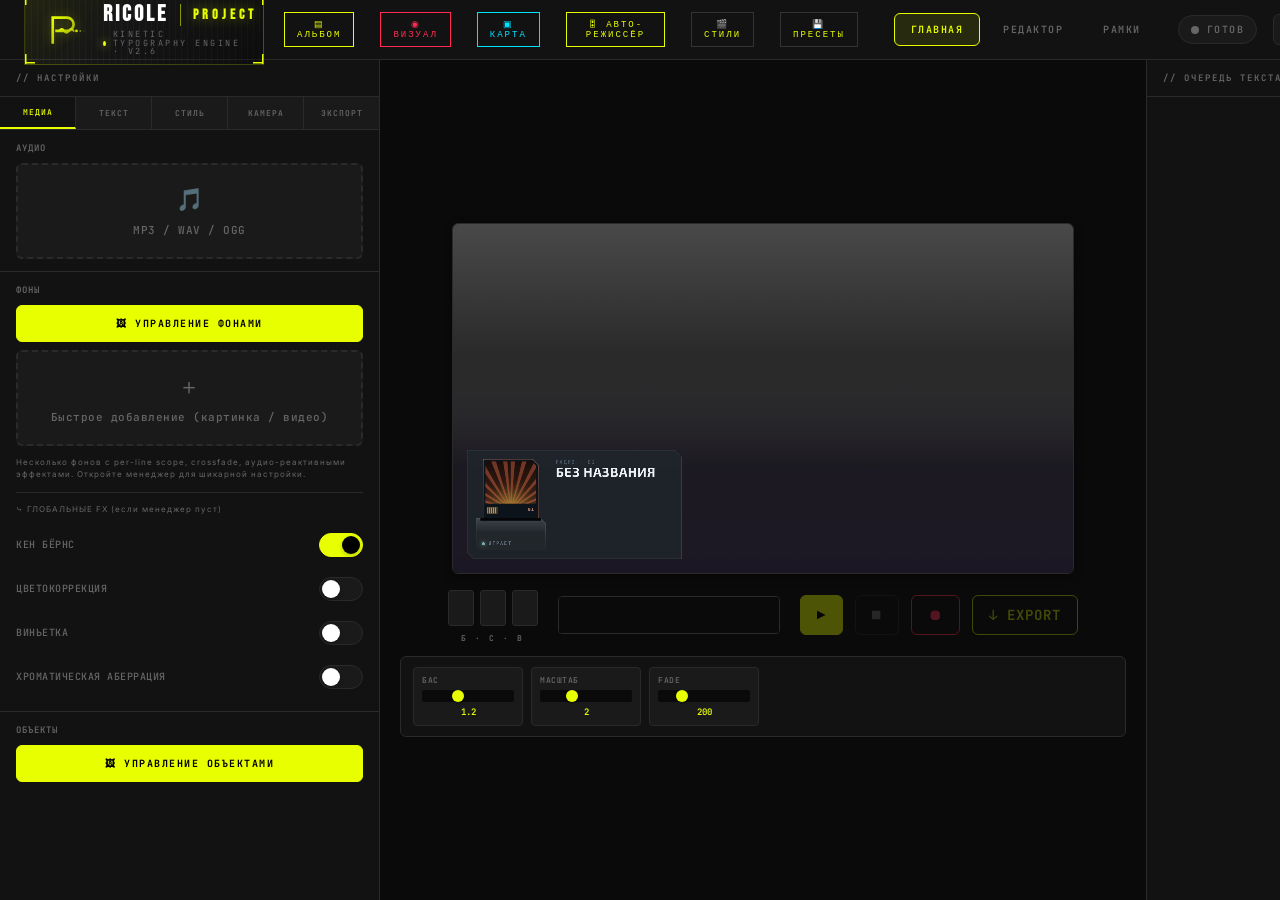
==== commit 86cb3713: "Album mode: playlist export with card swaps and YouTube chapters - Album.js: track list in IndexedDB" ====
--- a/index.html
+++ b/index.html
@@ -398,8 +398,9 @@
 <script src="LRCParser.js?v=20260914e"></script>
 <script src="AudioAnalysis.js?v=20261113c"></script>
 <script src="AudioEngine.js?v=20261113b"></script>
-<script src="CardDeck.js?v=20261113c"></script>
+<script src="CardDeck.js?v=20261113d"></script>
 <script src="Visualizer.js?v=20261113c"></script>
+<script src="Album.js?v=20261113e"></script>
 <script src="physics-and-anim.js?v=20260914e"></script>
 <script src="BackgroundEngine.js?v=20260914e"></script>
 <script src="BackgroundManagerStorage.js?v=20260914e"></script>
@@ -408,12 +409,12 @@
 <script src="BoxStyles.js?v=20260914e"></script>
 <script src="FxEditor.js?v=20260914e"></script>
 <script src="webm-muxer.js?v=20260914e"></script>
-<script src="ExportEngine.js?v=20261113c"></script>
+<script src="ExportEngine.js?v=20261113d"></script>
 <script src="PresetManager.js?v=20260914e"></script>
 <script src="FactoryPresets.js?v=20260914e"></script>
 <script src="AutoDirector.js?v=20261113c"></script>
 <script src="LyricsEditor.js?v=20260914e"></script>
-<script src="App.js?v=20261113c"></script>
+<script src="App.js?v=20261113d"></script>
 <script>
   /* Версия берётся из ?v= самого тега, а не пишется руками: захардкоженная
      строка врала при каждом бампе и заставляла искать кэш там, где его нет. */
@@ -434,6 +435,7 @@
   if (typeof AutoDirector  !== 'undefined') AutoDirector.buildUI();
   if (typeof CardDeck      !== 'undefined') CardDeck.buildUI();
   if (typeof Visualizer    !== 'undefined') Visualizer.buildUI();
+  if (typeof Album         !== 'undefined') Album.buildUI();
 
   // Section navigation
   const navBtns = document.querySelectorAll('.nav-btn');
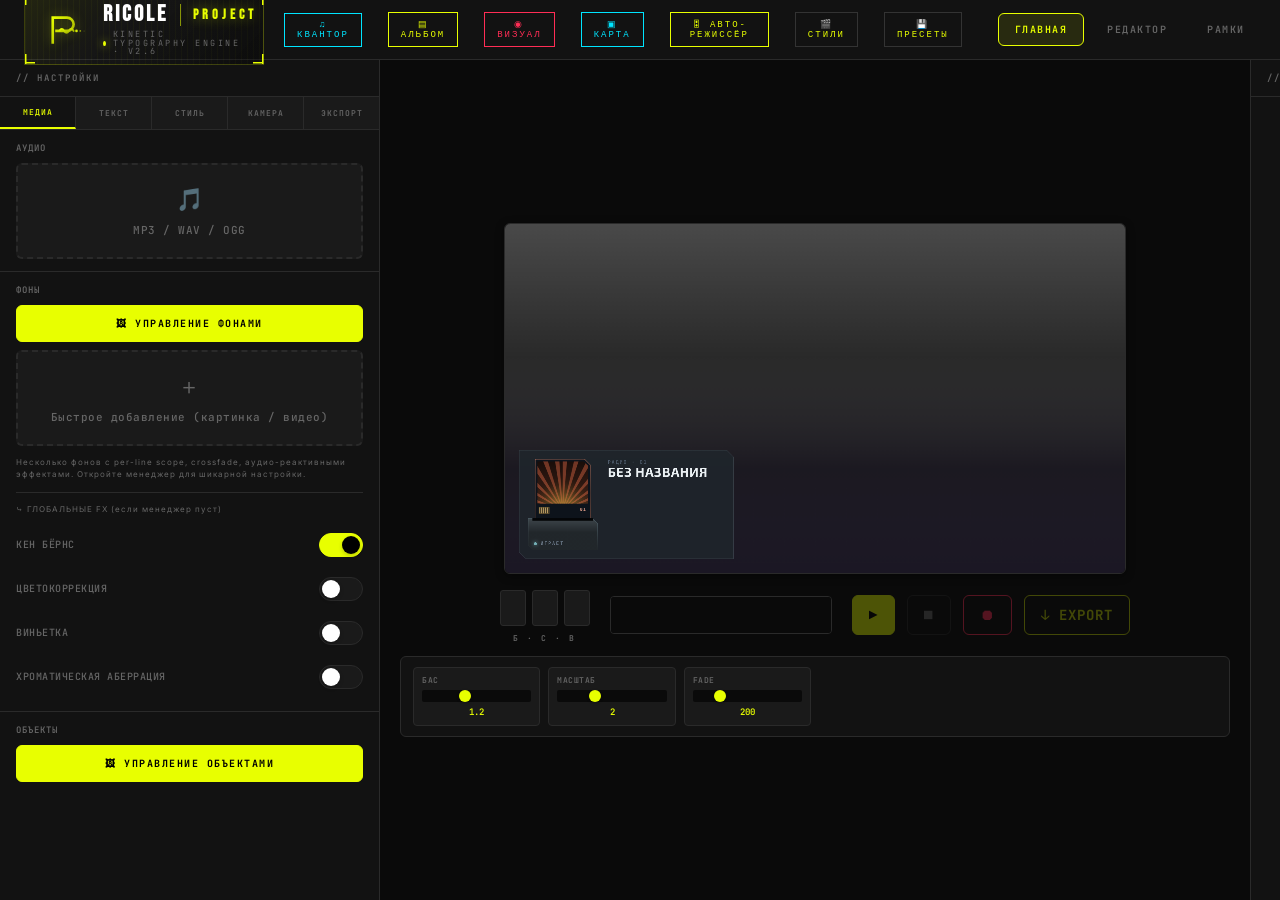
==== commit 92b19d8e: "Song library: read Quantifier's radio songs straight from its folder SongLibrary.js ("♫ КВАНТОР"): p" ====
--- a/index.html
+++ b/index.html
@@ -398,9 +398,10 @@
 <script src="LRCParser.js?v=20260914e"></script>
 <script src="AudioAnalysis.js?v=20261113c"></script>
 <script src="AudioEngine.js?v=20261113b"></script>
-<script src="CardDeck.js?v=20261113d"></script>
+<script src="CardDeck.js?v=20261113f"></script>
 <script src="Visualizer.js?v=20261113c"></script>
-<script src="Album.js?v=20261113e"></script>
+<script src="Album.js?v=20261113f"></script>
+<script src="SongLibrary.js?v=20261113f"></script>
 <script src="physics-and-anim.js?v=20260914e"></script>
 <script src="BackgroundEngine.js?v=20260914e"></script>
 <script src="BackgroundManagerStorage.js?v=20260914e"></script>
@@ -436,6 +437,7 @@
   if (typeof CardDeck      !== 'undefined') CardDeck.buildUI();
   if (typeof Visualizer    !== 'undefined') Visualizer.buildUI();
   if (typeof Album         !== 'undefined') Album.buildUI();
+  if (typeof SongLibrary   !== 'undefined') SongLibrary.buildUI();
 
   // Section navigation
   const navBtns = document.querySelectorAll('.nav-btn');
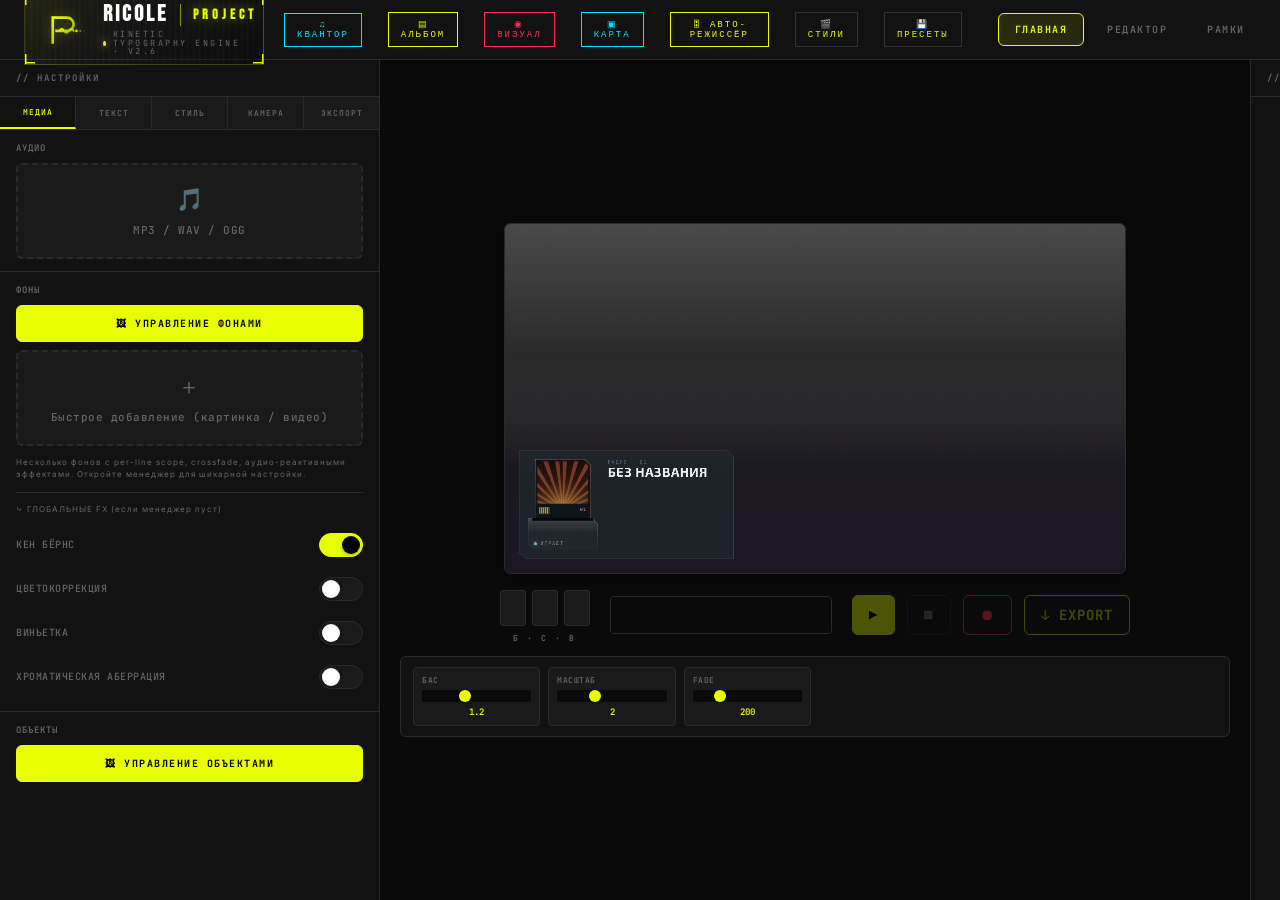
==== commit 4066c417: "Song mode: library songs play in a clean scene, project left untouched Opening a song from the Quant" ====
--- a/index.html
+++ b/index.html
@@ -400,8 +400,8 @@
 <script src="AudioEngine.js?v=20261113b"></script>
 <script src="CardDeck.js?v=20261113f"></script>
 <script src="Visualizer.js?v=20261113c"></script>
-<script src="Album.js?v=20261113f"></script>
-<script src="SongLibrary.js?v=20261113f"></script>
+<script src="Album.js?v=20261114a"></script>
+<script src="SongLibrary.js?v=20261114a"></script>
 <script src="physics-and-anim.js?v=20260914e"></script>
 <script src="BackgroundEngine.js?v=20260914e"></script>
 <script src="BackgroundManagerStorage.js?v=20260914e"></script>
@@ -410,12 +410,12 @@
 <script src="BoxStyles.js?v=20260914e"></script>
 <script src="FxEditor.js?v=20260914e"></script>
 <script src="webm-muxer.js?v=20260914e"></script>
-<script src="ExportEngine.js?v=20261113d"></script>
-<script src="PresetManager.js?v=20260914e"></script>
+<script src="ExportEngine.js?v=20261114a"></script>
+<script src="PresetManager.js?v=20261114a"></script>
 <script src="FactoryPresets.js?v=20260914e"></script>
 <script src="AutoDirector.js?v=20261113c"></script>
 <script src="LyricsEditor.js?v=20260914e"></script>
-<script src="App.js?v=20261113d"></script>
+<script src="App.js?v=20261114a"></script>
 <script>
   /* Версия берётся из ?v= самого тега, а не пишется руками: захардкоженная
      строка врала при каждом бампе и заставляла искать кэш там, где его нет. */
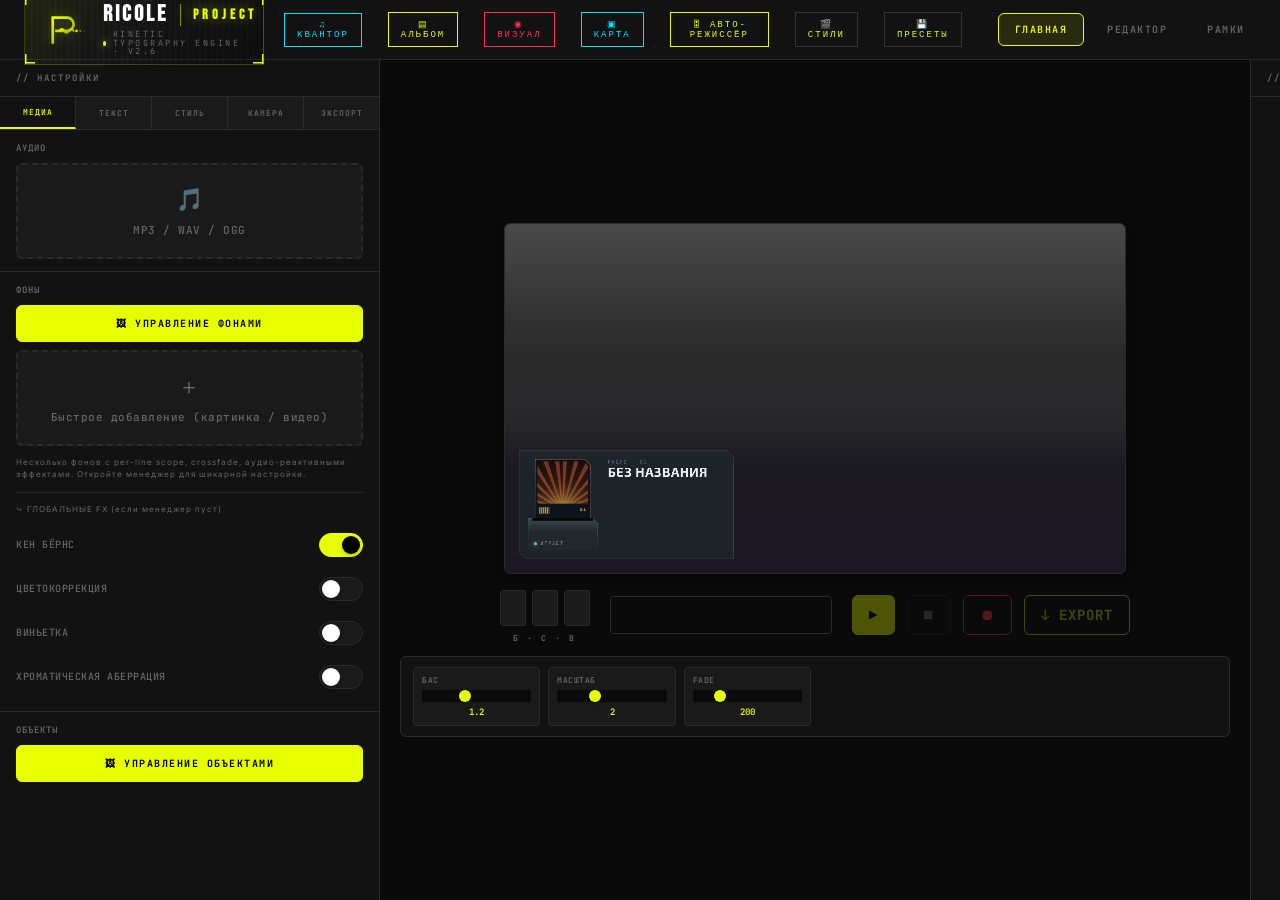
==== commit eea699e7: "Calm lyric-video director; less jitter in visualizer and card placement The old AutoDirector re-deci" ====
--- a/index.html
+++ b/index.html
@@ -207,6 +207,7 @@
         <div class="section">
           <label>Анимация</label>
           <select id="animMode">
+            <option value="lyric">📝 Лирик-видео — плавно, без тряски</option>
             <option value="pulse">Пульс</option>
             <option value="bounce">Прыжок</option>
             <option value="shake">Тряска</option>
@@ -398,11 +399,11 @@
 <script src="LRCParser.js?v=20260914e"></script>
 <script src="AudioAnalysis.js?v=20261113c"></script>
 <script src="AudioEngine.js?v=20261113b"></script>
-<script src="CardDeck.js?v=20261113f"></script>
-<script src="Visualizer.js?v=20261113c"></script>
-<script src="Album.js?v=20261114a"></script>
+<script src="CardDeck.js?v=20261114d"></script>
+<script src="Visualizer.js?v=20261114c"></script>
+<script src="Album.js?v=20261114b"></script>
 <script src="SongLibrary.js?v=20261114a"></script>
-<script src="physics-and-anim.js?v=20260914e"></script>
+<script src="physics-and-anim.js?v=20261114c"></script>
 <script src="BackgroundEngine.js?v=20260914e"></script>
 <script src="BackgroundManagerStorage.js?v=20260914e"></script>
 <script src="BackgroundManager.js?v=20260914e"></script>
@@ -410,10 +411,11 @@
 <script src="BoxStyles.js?v=20260914e"></script>
 <script src="FxEditor.js?v=20260914e"></script>
 <script src="webm-muxer.js?v=20260914e"></script>
-<script src="ExportEngine.js?v=20261114a"></script>
+<script src="ExportEngine.js?v=20261114b"></script>
 <script src="PresetManager.js?v=20261114a"></script>
 <script src="FactoryPresets.js?v=20260914e"></script>
-<script src="AutoDirector.js?v=20261113c"></script>
+<script src="LyricDirector.js?v=20261114d"></script>
+<script src="AutoDirector.js?v=20261114c"></script>
 <script src="LyricsEditor.js?v=20260914e"></script>
 <script src="App.js?v=20261114a"></script>
 <script>
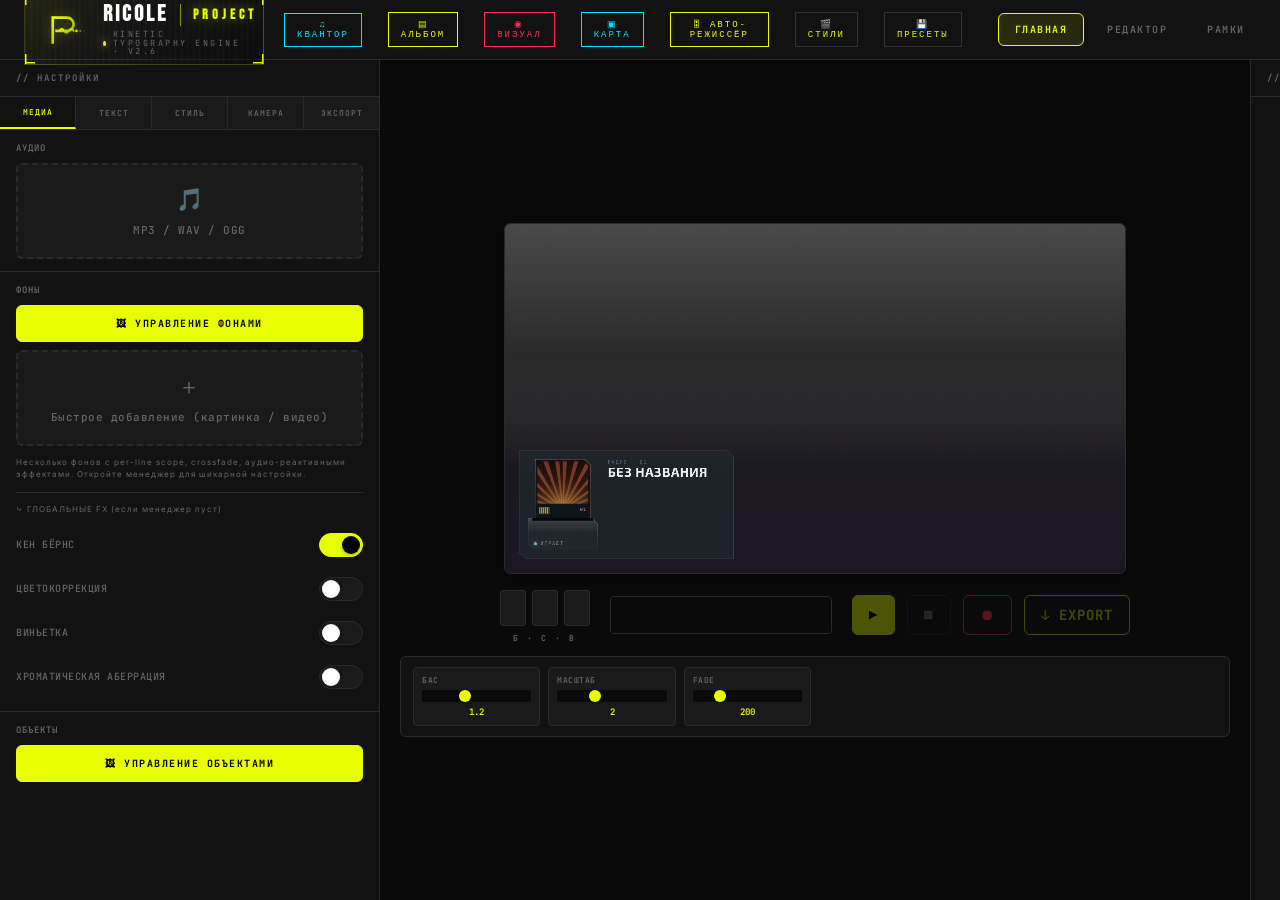
==== commit 259b2ccc: "Live lyric-video mode: each part of the song gets its own character Calm mode was readable but flat." ====
--- a/index.html
+++ b/index.html
@@ -208,6 +208,8 @@
           <label>Анимация</label>
           <select id="animMode">
             <option value="lyric">📝 Лирик-видео — плавно, без тряски</option>
+            <option value="lyricpop">📝 Лирик-видео: припев — удар и пульс на долю</option>
+            <option value="lyricsoft">📝 Лирик-видео: бридж — мягкое проявление</option>
             <option value="pulse">Пульс</option>
             <option value="bounce">Прыжок</option>
             <option value="shake">Тряска</option>
@@ -400,10 +402,10 @@
 <script src="AudioAnalysis.js?v=20261113c"></script>
 <script src="AudioEngine.js?v=20261113b"></script>
 <script src="CardDeck.js?v=20261114d"></script>
-<script src="Visualizer.js?v=20261114c"></script>
+<script src="Visualizer.js?v=20261114e"></script>
 <script src="Album.js?v=20261114b"></script>
 <script src="SongLibrary.js?v=20261114a"></script>
-<script src="physics-and-anim.js?v=20261114c"></script>
+<script src="physics-and-anim.js?v=20261114e"></script>
 <script src="BackgroundEngine.js?v=20260914e"></script>
 <script src="BackgroundManagerStorage.js?v=20260914e"></script>
 <script src="BackgroundManager.js?v=20260914e"></script>
@@ -414,8 +416,8 @@
 <script src="ExportEngine.js?v=20261114b"></script>
 <script src="PresetManager.js?v=20261114a"></script>
 <script src="FactoryPresets.js?v=20260914e"></script>
-<script src="LyricDirector.js?v=20261114d"></script>
-<script src="AutoDirector.js?v=20261114c"></script>
+<script src="LyricDirector.js?v=20261114f"></script>
+<script src="AutoDirector.js?v=20261114e"></script>
 <script src="LyricsEditor.js?v=20260914e"></script>
 <script src="App.js?v=20261114a"></script>
 <script>
